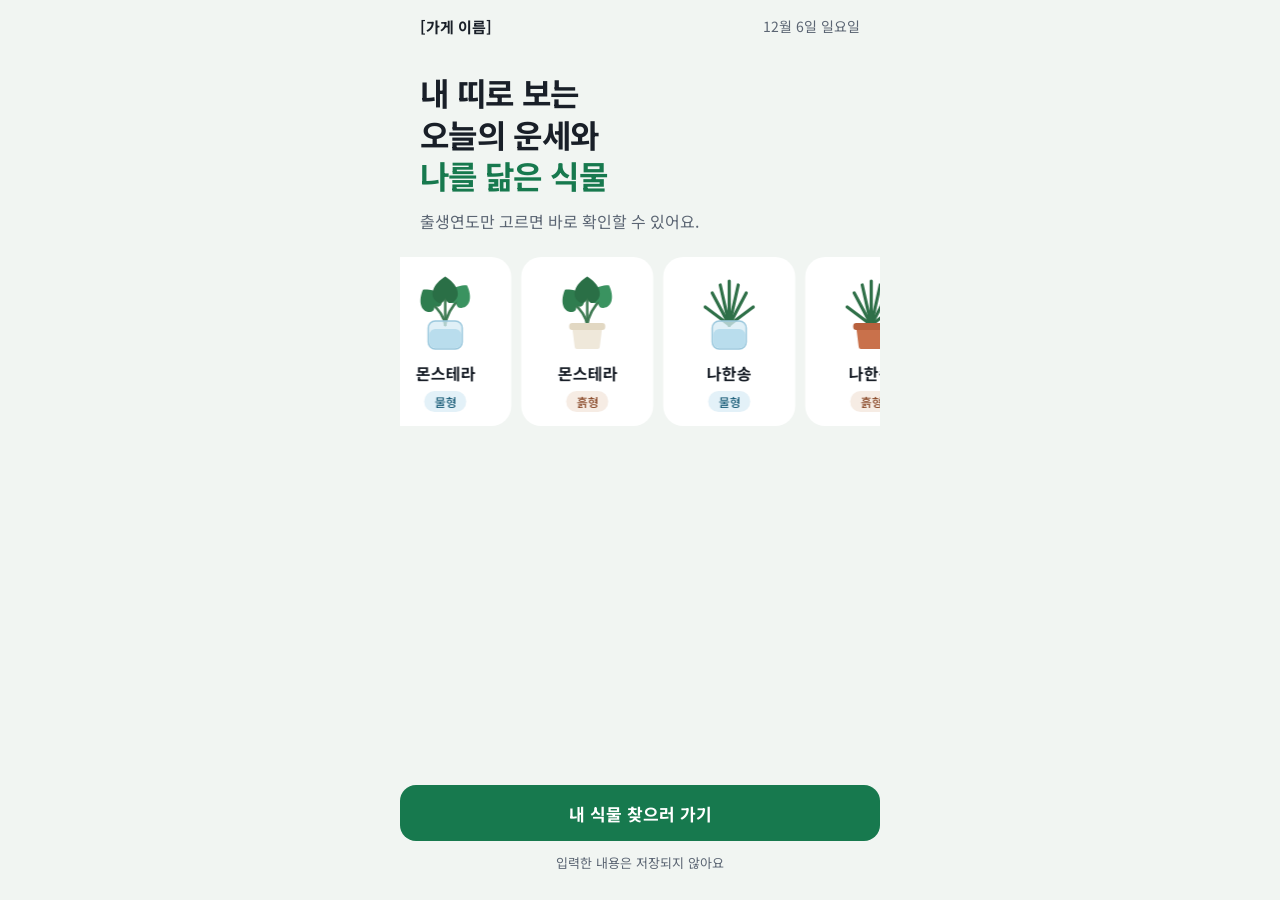
==== index.html @ 6716631d "3단계: 띠·오행·일진 계산과 오늘의 운세, 첫 화면 8유형 가로 흐름 목록 Co-Authored-By: Claude Sonnet 5.5 <noreply@anthropic.com>" ====
<!doctype html>
<html lang="ko">
<head>
<meta charset="utf-8">
<meta name="viewport" content="width=device-width, initial-scale=1, viewport-fit=cover">
<title>나를 닮은 식물</title>

<!-- 카톡 공유 미리보기: 나중에 식물별 이미지 주소로 바꿉니다 -->
<meta property="og:title" content="내 띠로 보는 오늘의 운세와 나를 닮은 식물">
<meta property="og:description" content="출생연도만 고르면 바로 확인할 수 있어요.">

<link rel="stylesheet" href="https://fonts.googleapis.com/css2?family=Noto+Sans+KR:wght@400;500;700&display=swap">
<link rel="stylesheet" href="assets/css/style.css">
</head>

<body>
<!-- 식물 그림은 한 번만 정의해 두고 카드에서 가져다 씁니다 (4종 × 물형/흙형 = 8개) -->
<svg width="0" height="0" style="position:absolute" aria-hidden="true">
  <defs>
    <!-- 식물 윗부분 -->
    <g id="g-monstera">
    <g fill="none" stroke="#3E7A52" stroke-width="2.5" stroke-linecap="round">
      <path d="M42 54 Q40 42 28 32"/><path d="M42 54 Q44 40 56 28"/><path d="M42 54 Q42 38 42 25"/>
    </g>
    <g transform="translate(27 29) rotate(-35) scale(1.05)"><path d="M0 -12 C-10 -6 -14 4 -7 9 C-3 12 0 8 0 5 C0 8 3 12 7 9 C14 4 10 -6 0 -12Z" fill="#2F7D4F"/></g>
    <g transform="translate(57 25) rotate(32) scale(1.05)"><path d="M0 -12 C-10 -6 -14 4 -7 9 C-3 12 0 8 0 5 C0 8 3 12 7 9 C14 4 10 -6 0 -12Z" fill="#3A9360"/></g>
    <g transform="translate(42 20) scale(1.2)"><path d="M0 -12 C-10 -6 -14 4 -7 9 C-3 12 0 8 0 5 C0 8 3 12 7 9 C14 4 10 -6 0 -12Z" fill="#2A6F46"/></g>
    </g>
    <g id="g-hanra">
    <g fill="none" stroke="#2F7048" stroke-width="3.2" stroke-linecap="round">
      <path d="M42 54 L18 36"/><path d="M42 54 L66 36"/><path d="M42 54 L25 22"/><path d="M42 54 L59 22"/>
      <path d="M42 54 L33 14"/><path d="M42 54 L51 14"/><path d="M42 54 L42 10"/>
    </g>
    </g>
    <g id="g-bamboo">
    <rect x="33" y="16" width="5" height="52" rx="2.5" fill="#5FA463"/>
    <rect x="40" y="8" width="5" height="60" rx="2.5" fill="#4E9456"/>
    <rect x="47" y="20" width="5" height="48" rx="2.5" fill="#5FA463"/>
    <g fill="none" stroke="#4E9456" stroke-width="3" stroke-linecap="round">
      <path d="M42 9 Q36 2 28 5"/><path d="M43 9 Q49 2 57 4"/><path d="M50 21 Q57 15 64 17"/>
    </g>
    </g>
    <g id="g-palm">
    <path d="M42 54 C38 36 30 28 16 26 C30 35 36 42 42 54Z" fill="#3E8E57"/>
    <path d="M42 54 C46 36 54 28 68 26 C54 35 48 42 42 54Z" fill="#4C9A5C"/>
    <path d="M42 54 C36 42 28 40 20 42 C30 44 36 48 42 54Z" fill="#2F7D4F"/>
    <path d="M42 54 C48 42 56 40 64 42 C54 44 48 48 42 54Z" fill="#2F7D4F"/>
    <path d="M42 54 C38 34 40 20 42 8 C44 20 46 34 42 54Z" fill="#4C9A5C"/>
    </g>
    <!-- 담는 그릇: 물형은 유리병, 흙형은 화분 -->
    <g id="c-vase">
    <rect x="25" y="50" width="34" height="28" rx="7" fill="#D6EBF5" fill-opacity=".75" stroke="#9CC9DE" stroke-width="1.5"/>
    <rect x="26" y="58" width="32" height="19" rx="6" fill="#A9D6EA" fill-opacity=".7"/>
    </g>
    <g id="c-pot-cream">
    <path d="M27 56 H57 L54.5 76 Q54.3 78 52.3 78 H31.7 Q29.7 78 29.5 76 Z" fill="#EFE8DA"/>
    <rect x="24" y="52" width="36" height="7" rx="3" fill="#E2D8C3"/>
    </g>
    <g id="c-pot-terra">
    <path d="M27 56 H57 L54.5 76 Q54.3 78 52.3 78 H31.7 Q29.7 78 29.5 76 Z" fill="#C9714B"/>
    <rect x="24" y="52" width="36" height="7" rx="3" fill="#B8613D"/>
    </g>
    <g id="c-pot-gray">
    <path d="M27 56 H57 L54.5 76 Q54.3 78 52.3 78 H31.7 Q29.7 78 29.5 76 Z" fill="#9DB3BF"/>
    <rect x="24" y="52" width="36" height="7" rx="3" fill="#8AA2AF"/>
    </g>
  </defs>
  <symbol id="p-monstera-water" viewBox="0 0 84 84"><use href="#g-monstera"/><use href="#c-vase"/></symbol>
  <symbol id="p-monstera-soil" viewBox="0 0 84 84"><use href="#g-monstera"/><use href="#c-pot-cream"/></symbol>
  <symbol id="p-hanra-water" viewBox="0 0 84 84"><use href="#g-hanra"/><use href="#c-vase"/></symbol>
  <symbol id="p-hanra-soil" viewBox="0 0 84 84"><use href="#g-hanra"/><use href="#c-pot-terra"/></symbol>
  <symbol id="p-bamboo-water" viewBox="0 0 84 84"><use href="#g-bamboo"/><use href="#c-vase"/></symbol>
  <symbol id="p-bamboo-soil" viewBox="0 0 84 84"><use href="#g-bamboo"/><use href="#c-pot-cream"/></symbol>
  <symbol id="p-palm-water" viewBox="0 0 84 84"><use href="#g-palm"/><use href="#c-vase"/></symbol>
  <symbol id="p-palm-soil" viewBox="0 0 84 84"><use href="#g-palm"/><use href="#c-pot-gray"/></symbol>
</svg>

<!-- 시작 -->
<div class="view" id="view-start">
  <main class="screen">
    <header class="top">
      <b class="store-name"></b>
      <span id="today"></span>
    </header>

    <h1>내 띠로 보는<br>오늘의 운세와<br><em>나를 닮은 식물</em></h1>
    <p class="sub">출생연도만 고르면 바로 확인할 수 있어요.</p>

    <!-- 카드는 content/plants.json으로 자동 생성됩니다 (오른쪽에서 왼쪽으로 흐르고, 터치로 좌우로 움직일 수 있어요) -->
    <div class="marquee" id="marquee">
      <ul class="track" id="plants"></ul>
    </div>
  </main>
  <div class="bar">
    <div class="bar-inner">
      <button class="cta" id="start" type="button">내 식물 찾으러 가기</button>
      <p class="note">입력한 내용은 저장되지 않아요</p>
    </div>
  </div>
</div>

<!-- 출생연도 -->
<div class="view" id="view-year" hidden>
  <main class="screen">
    <header class="top">
      <button class="back" type="button" data-back></button>
      <b class="store-name"></b>
    </header>
    <h1 id="year-title" tabindex="-1"></h1>
    <p class="sub" id="year-sub"></p>
    <div class="date-row">
      <select class="date-select year" id="year" aria-label="연도"></select>
      <select class="date-select" id="month" aria-label="월"></select>
      <select class="date-select" id="day" aria-label="일"></select>
    </div>
  </main>
  <div class="bar">
    <div class="bar-inner">
      <button class="cta" id="year-next" type="button" disabled></button>
    </div>
  </div>
</div>

<!-- 질문 (내용은 content/questions.json에서 채웁니다) -->
<div class="view" id="view-question" hidden>
  <main class="screen">
    <header class="top">
      <button class="back" type="button" data-back></button>
      <span id="progress"></span>
    </header>
    <h1 id="q-title" tabindex="-1"></h1>
    <div class="choices" id="choices"></div>
  </main>
</div>

<!-- 결과 -->
<div class="view" id="view-result" hidden>
  <main class="screen">
    <header class="top">
      <b class="store-name"></b>
      <button class="text-btn" type="button" id="restart"></button>
    </header>
    <p class="sub" id="r-heading"></p>
    <section class="hero">
      <svg aria-hidden="true"><use id="r-icon" href=""></use></svg>
      <p class="modifier" id="r-modifier"></p>
      <h1 id="r-name" tabindex="-1"></h1>
      <span class="tag" id="r-tag"></span>
    </section>
    <p class="body-text" id="r-intro"></p>
    <p class="body-text soft" id="r-typeline"></p>
    <p class="body-text" id="r-zodiac"></p>
    <section class="fortune">
      <h2 id="f-title"></h2>
      <p class="f-line" id="f-line"></p>
      <dl>
        <div><dt id="f-color-label"></dt><dd id="f-color"></dd></div>
        <div><dt id="f-time-label"></dt><dd id="f-time"></dd></div>
        <div><dt id="f-score-label"></dt><dd id="f-score"></dd></div>
      </dl>
    </section>
    <section class="deal">
      <strong id="deal-title"></strong>
      <p id="deal-body"></p>
    </section>
  </main>
  <div class="bar">
    <div class="bar-inner">
      <button class="cta" id="browse" type="button"></button>
      <p class="note" id="browse-note" hidden></p>
    </div>
  </div>
</div>

<script type="module" src="assets/js/main.js"></script>
</body>
</html>
---- assets/css/style.css ----
/* ── 디자인 토큰: 색과 크기는 여기서만 바꿉니다 ── */
:root {
  --bg: #F1F5F2;
  --card: #FFFFFF;
  --ink: #191F28;
  --ink-soft: #5B6573;
  --accent: #17794E;
  --water-bg: #E3F1F8;  --water-ink: #1D5F7A;
  --soil-bg: #F6ECE4;   --soil-ink: #8A4A2A;
  --radius-card: 20px;
  --radius-btn: 16px;
}
* { box-sizing: border-box; }
body {
  margin: 0;
  background: var(--bg);
  color: var(--ink);
  font-family: "Noto Sans KR", "Apple SD Gothic Neo", "Malgun Gothic", sans-serif;
}

/* 화면 폭: 휴대폰 기준, 큰 화면에서는 가운데 정렬 */
.screen {
  max-width: 480px;
  margin: 0 auto;
  min-height: 100dvh;
  padding: 0 20px calc(120px + env(safe-area-inset-bottom));
}
.top { display: flex; justify-content: space-between; align-items: center; height: 52px; font-size: 14px; color: var(--ink-soft); }
.top b { font-size: 15px; color: var(--ink); }
h1 { margin: 20px 0 12px; font-size: 32px; line-height: 1.3; letter-spacing: -0.02em; }
h1 em { font-style: normal; color: var(--accent); }
.sub { margin: 0; font-size: 16px; line-height: 1.5; color: var(--ink-soft); }

.plant { flex: 0 0 132px; display: flex; flex-direction: column; align-items: center; gap: 6px; padding: 14px 12px; background: var(--card); border-radius: var(--radius-card); }
.plant svg { width: 84px; height: 84px; }
.plant strong { font-size: 16px; }
.tag { padding: 2px 10px; border-radius: 999px; font-size: 12px; font-weight: 500; }
.tag.water { background: var(--water-bg); color: var(--water-ink); }
.tag.soil  { background: var(--soil-bg);  color: var(--soil-ink); }

/* 하단 고정 버튼 */
.bar {
  position: fixed; left: 0; right: 0; bottom: 0;
  padding: 16px 20px calc(28px + env(safe-area-inset-bottom));
  background: var(--bg);
}
.bar-inner { max-width: 480px; margin: 0 auto; display: flex; flex-direction: column; align-items: center; gap: 12px; }
.cta { width: 100%; height: 56px; border: 0; border-radius: var(--radius-btn); background: var(--accent); color: #fff; font-family: inherit; font-size: 17px; font-weight: 700; cursor: pointer; }
.cta:active { transform: scale(.98); }
.cta:focus-visible { outline: 3px solid var(--accent); outline-offset: 3px; }
.note { margin: 0; font-size: 13px; color: var(--ink-soft); }

/* ── 2단계: 화면 전환, 출생연도, 질문, 결과 (위와 같은 토큰만 사용) ── */
[hidden] { display: none !important; }
@media (prefers-reduced-motion: no-preference) {
  .view:not([hidden]) { animation: view-in .2s ease-out; }
  @keyframes view-in { from { opacity: 0; } to { opacity: 1; } }
}
h1:focus { outline: none; }
.back, .text-btn { min-width: 44px; height: 44px; margin-left: -8px; padding: 0 8px; border: 0; background: none; color: var(--ink); font-family: inherit; font-size: 16px; cursor: pointer; }
.text-btn { margin: 0 -8px 0 0; color: var(--ink-soft); }
.back:focus-visible, .text-btn:focus-visible, .choice:focus-visible, .date-select:focus-visible { outline: 3px solid var(--accent); outline-offset: 3px; }
.cta:disabled { background: var(--ink-soft); opacity: .5; cursor: default; }
.cta:disabled:active { transform: none; }


.choices { display: flex; flex-direction: column; gap: 10px; margin-top: 24px; }
.choice { width: 100%; min-height: 72px; padding: 16px 20px; border: 2px solid var(--card); border-radius: var(--radius-btn); background: var(--card); color: var(--ink); font-family: inherit; font-size: 18px; font-weight: 500; line-height: 1.4; text-align: left; cursor: pointer; }
.choice:active { transform: scale(.98); border-color: var(--accent); }

.hero { display: flex; flex-direction: column; align-items: flex-start; gap: 8px; margin-top: 8px; }
.hero svg { width: 120px; height: 120px; padding: 12px; background: var(--card); border-radius: var(--radius-card); }
.hero h1 { margin: 8px 0 0; }
.hero .tag { font-size: 14px; }
.body-text { margin: 20px 0 0; font-size: 17px; line-height: 1.6; }
.body-text.soft { margin-top: 10px; font-size: 16px; color: var(--ink-soft); }
.deal { margin-top: 24px; padding: 20px; background: var(--card); border-radius: var(--radius-card); }
.deal strong { font-size: 18px; }
.deal p { margin: 8px 0 0; font-size: 16px; line-height: 1.5; color: var(--ink-soft); }

/* ── 3단계: 첫 화면 가로 흐름, 출생일 선택, 운세 ── */
/* 화면 좌우 여백(20px)을 뚫고 끝까지 흐르게 한다. 세로 스크롤은 그대로 통과시킨다. */
.marquee { margin: 24px -20px 0; overflow: hidden; touch-action: pan-y; user-select: none; -webkit-user-select: none; cursor: grab; }
.marquee.dragging { cursor: grabbing; }
.track { display: flex; gap: 10px; margin: 0; padding: 0 10px 0 20px; list-style: none; width: max-content; will-change: transform; }

.date-row { display: flex; gap: 8px; margin-top: 24px; }
.date-select { flex: 1 1 0; min-width: 0; height: 56px; padding: 0 12px; border: 2px solid var(--card); border-radius: var(--radius-btn); background: var(--card); color: var(--ink); font-family: inherit; font-size: 18px; font-weight: 500; }
.date-select.year { flex: 1.5 1 0; }

.modifier { margin: 8px 0 0; font-size: 16px; color: var(--ink-soft); }
.modifier + h1 { margin-top: 2px; }
.fortune { margin-top: 24px; padding: 20px; background: var(--card); border-radius: var(--radius-card); }
.fortune h2 { margin: 0; font-size: 18px; }
.f-line { margin: 10px 0 0; font-size: 17px; line-height: 1.6; }
.fortune dl { margin: 16px 0 0; }
.fortune dl div { display: flex; justify-content: space-between; align-items: baseline; padding: 12px 0; border-top: 1px solid var(--bg); font-size: 16px; }
.fortune dt { color: var(--ink-soft); }
.fortune dd { margin: 0; font-weight: 700; }
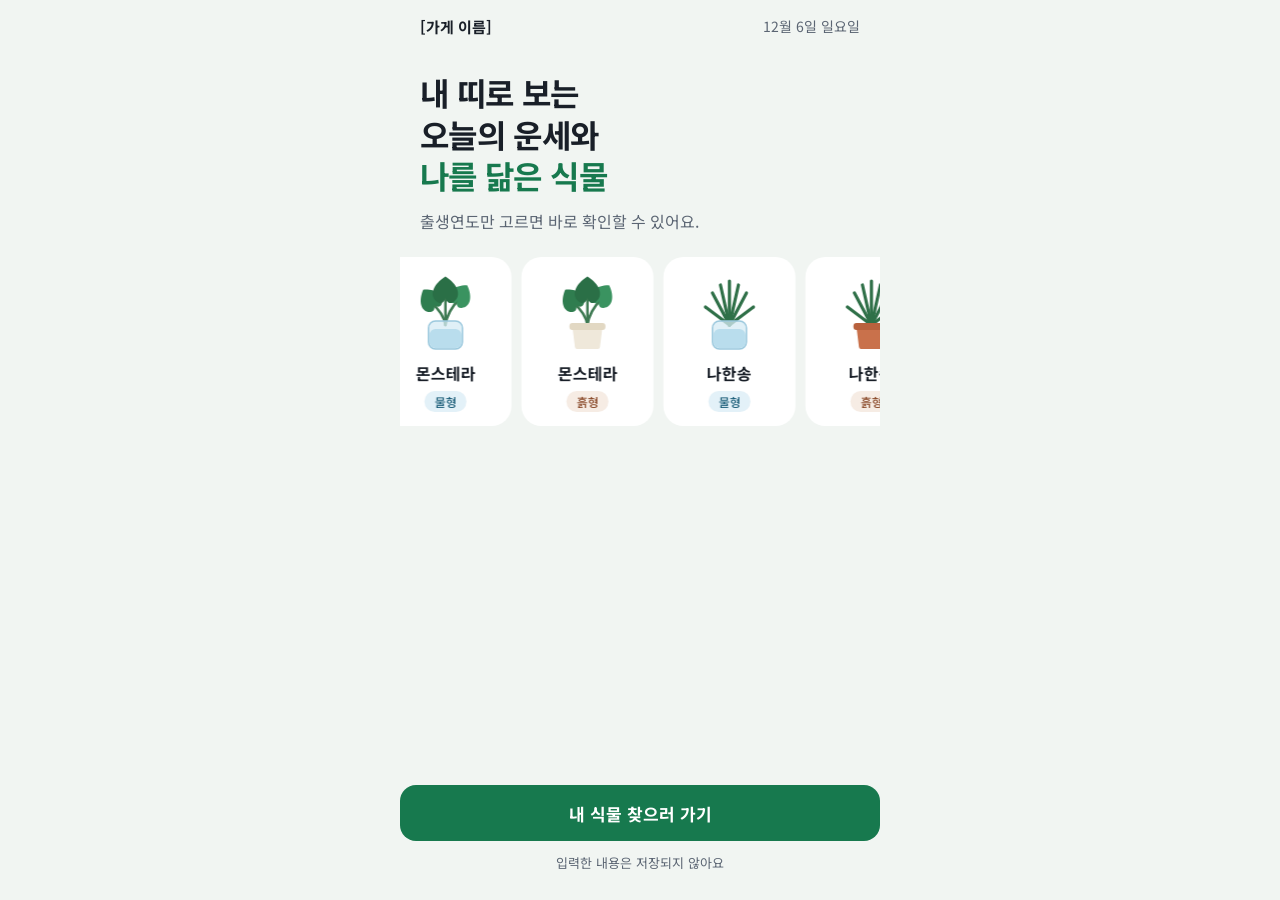
==== commit 6e90e0e2: "4단계: 결과 이미지 카드, 저장·공유, 식물 사진, 식물별 상품 링크 Co-Authored-By: Claude Sonnet 5.5 <noreply@anthropic.com>" ====
--- a/index.html
+++ b/index.html
@@ -15,7 +15,7 @@
 
 <body>
 <!-- 식물 그림은 한 번만 정의해 두고 카드에서 가져다 씁니다 (4종 × 물형/흙형 = 8개) -->
-<svg width="0" height="0" style="position:absolute" aria-hidden="true">
+<svg id="plant-defs" width="0" height="0" style="position:absolute" aria-hidden="true">
   <defs>
     <!-- 식물 윗부분 -->
     <g id="g-monstera">
@@ -142,7 +142,10 @@
     </header>
     <p class="sub" id="r-heading"></p>
     <section class="hero">
-      <svg aria-hidden="true"><use id="r-icon" href=""></use></svg>
+      <div class="pics">
+        <svg aria-hidden="true"><use id="r-icon" href=""></use></svg>
+        <img id="r-photo" alt="" width="480" height="480" loading="lazy">
+      </div>
       <p class="modifier" id="r-modifier"></p>
       <h1 id="r-name" tabindex="-1"></h1>
       <span class="tag" id="r-tag"></span>
@@ -163,11 +166,36 @@
       <strong id="deal-title"></strong>
       <p id="deal-body"></p>
     </section>
+    <button class="sub-btn" id="share-friend" type="button"></button>
+    <button class="text-link" id="save-card" type="button"></button>
   </main>
   <div class="bar">
     <div class="bar-inner">
       <button class="cta" id="browse" type="button"></button>
       <p class="note" id="browse-note" hidden></p>
+    </div>
+  </div>
+</div>
+
+<!-- 결과 이미지 카드 -->
+<div class="view" id="view-card" hidden>
+  <main class="screen">
+    <header class="top">
+      <button class="back" type="button" id="card-back"></button>
+      <b class="store-name"></b>
+    </header>
+    <h1 id="card-title" tabindex="-1"></h1>
+    <p class="sub" id="card-hint"></p>
+    <img class="card-img" id="card-img" alt="">
+    <label class="name-field">
+      <span id="name-label"></span>
+      <input id="name-input" type="text" maxlength="10" autocomplete="off">
+    </label>
+  </main>
+  <div class="bar">
+    <div class="bar-inner">
+      <button class="cta" id="card-share" type="button"></button>
+      <p class="note" id="card-note" hidden></p>
     </div>
   </div>
 </div>
--- a/assets/css/style.css
+++ b/assets/css/style.css
@@ -69,7 +69,6 @@
 .choice:active { transform: scale(.98); border-color: var(--accent); }
 
 .hero { display: flex; flex-direction: column; align-items: flex-start; gap: 8px; margin-top: 8px; }
-.hero svg { width: 120px; height: 120px; padding: 12px; background: var(--card); border-radius: var(--radius-card); }
 .hero h1 { margin: 8px 0 0; }
 .hero .tag { font-size: 14px; }
 .body-text { margin: 20px 0 0; font-size: 17px; line-height: 1.6; }
@@ -97,3 +96,18 @@
 .fortune dl div { display: flex; justify-content: space-between; align-items: baseline; padding: 12px 0; border-top: 1px solid var(--bg); font-size: 16px; }
 .fortune dt { color: var(--ink-soft); }
 .fortune dd { margin: 0; font-weight: 700; }
+
+/* ── 4단계: 결과의 그림+사진, 보조 버튼, 이미지 카드 화면 ── */
+.pics { display: grid; grid-template-columns: repeat(2, minmax(0, 1fr)); gap: 10px; width: 100%; }
+.pics svg, .pics img { display: block; width: 100%; height: auto; aspect-ratio: 1; border-radius: var(--radius-card); }
+.pics svg { padding: 16px; background: var(--card); }
+.pics img { object-fit: cover; background: var(--card); }
+
+.sub-btn { display: block; width: 100%; height: 56px; margin-top: 12px; border: 0; border-radius: var(--radius-btn); background: var(--card); color: var(--ink); font-family: inherit; font-size: 17px; font-weight: 700; cursor: pointer; }
+.sub-btn:active { transform: scale(.98); }
+.text-link { display: block; width: 100%; min-height: 48px; margin-top: 4px; border: 0; background: none; color: var(--ink-soft); font-family: inherit; font-size: 16px; text-decoration: underline; cursor: pointer; }
+.sub-btn:focus-visible, .text-link:focus-visible, .name-field input:focus-visible { outline: 3px solid var(--accent); outline-offset: 3px; }
+
+.card-img { display: block; width: 100%; max-width: 320px; aspect-ratio: 4 / 5; margin-top: 20px; border-radius: var(--radius-card); background: var(--card); -webkit-touch-callout: default; }
+.name-field { display: block; margin-top: 20px; font-size: 16px; color: var(--ink-soft); }
+.name-field input { display: block; width: 100%; height: 56px; margin-top: 8px; padding: 0 16px; border: 2px solid var(--card); border-radius: var(--radius-btn); background: var(--card); color: var(--ink); font-family: inherit; font-size: 18px; }
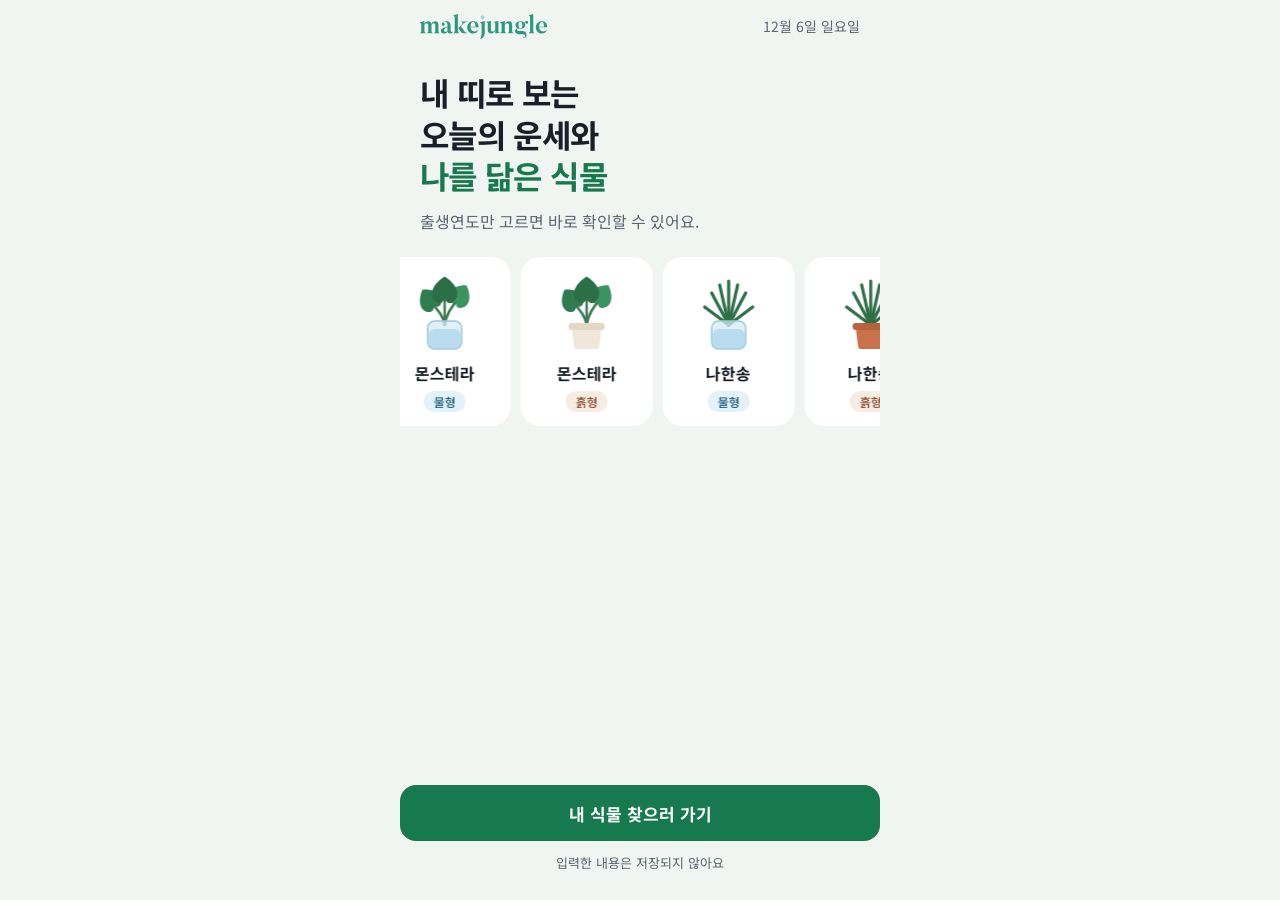
==== commit 7cb3dbc4: "화면 상단과 결과 이미지 카드에 로고 추가 Co-Authored-By: Claude Sonnet 5.5 <noreply@anthropic.com>" ====
--- a/index.html
+++ b/index.html
@@ -79,7 +79,7 @@
 <div class="view" id="view-start">
   <main class="screen">
     <header class="top">
-      <b class="store-name"></b>
+      <span class="logo"><img class="logo-light" src="assets/img/logo-green.svg" alt="" width="128" height="25"><img class="logo-dark" src="assets/img/logo-white.svg" alt="" width="128" height="25"></span>
       <span id="today"></span>
     </header>
 
@@ -104,7 +104,7 @@
   <main class="screen">
     <header class="top">
       <button class="back" type="button" data-back></button>
-      <b class="store-name"></b>
+      <span class="logo"><img class="logo-light" src="assets/img/logo-green.svg" alt="" width="128" height="25"><img class="logo-dark" src="assets/img/logo-white.svg" alt="" width="128" height="25"></span>
     </header>
     <h1 id="year-title" tabindex="-1"></h1>
     <p class="sub" id="year-sub"></p>
@@ -137,7 +137,7 @@
 <div class="view" id="view-result" hidden>
   <main class="screen">
     <header class="top">
-      <b class="store-name"></b>
+      <span class="logo"><img class="logo-light" src="assets/img/logo-green.svg" alt="" width="128" height="25"><img class="logo-dark" src="assets/img/logo-white.svg" alt="" width="128" height="25"></span>
       <button class="text-btn" type="button" id="restart"></button>
     </header>
     <p class="sub" id="r-heading"></p>
@@ -182,7 +182,7 @@
   <main class="screen">
     <header class="top">
       <button class="back" type="button" id="card-back"></button>
-      <b class="store-name"></b>
+      <span class="logo"><img class="logo-light" src="assets/img/logo-green.svg" alt="" width="128" height="25"><img class="logo-dark" src="assets/img/logo-white.svg" alt="" width="128" height="25"></span>
     </header>
     <h1 id="card-title" tabindex="-1"></h1>
     <p class="sub" id="card-hint"></p>
--- a/assets/css/style.css
+++ b/assets/css/style.css
@@ -111,3 +111,9 @@
 .card-img { display: block; width: 100%; max-width: 320px; aspect-ratio: 4 / 5; margin-top: 20px; border-radius: var(--radius-card); background: var(--card); -webkit-touch-callout: default; }
 .name-field { display: block; margin-top: 20px; font-size: 16px; color: var(--ink-soft); }
 .name-field input { display: block; width: 100%; height: 56px; margin-top: 8px; padding: 0 16px; border: 2px solid var(--card); border-radius: var(--radius-btn); background: var(--card); color: var(--ink); font-family: inherit; font-size: 18px; }
+
+/* ── 로고: 기본은 그린. 어두운 테마가 생기면 <html data-theme="dark">로 흰색 로고가 나온다 ── */
+.logo img { display: block; width: auto; height: 25px; }
+.logo-dark { display: none !important; }
+:root[data-theme="dark"] .logo-light { display: none !important; }
+:root[data-theme="dark"] .logo-dark { display: block !important; }
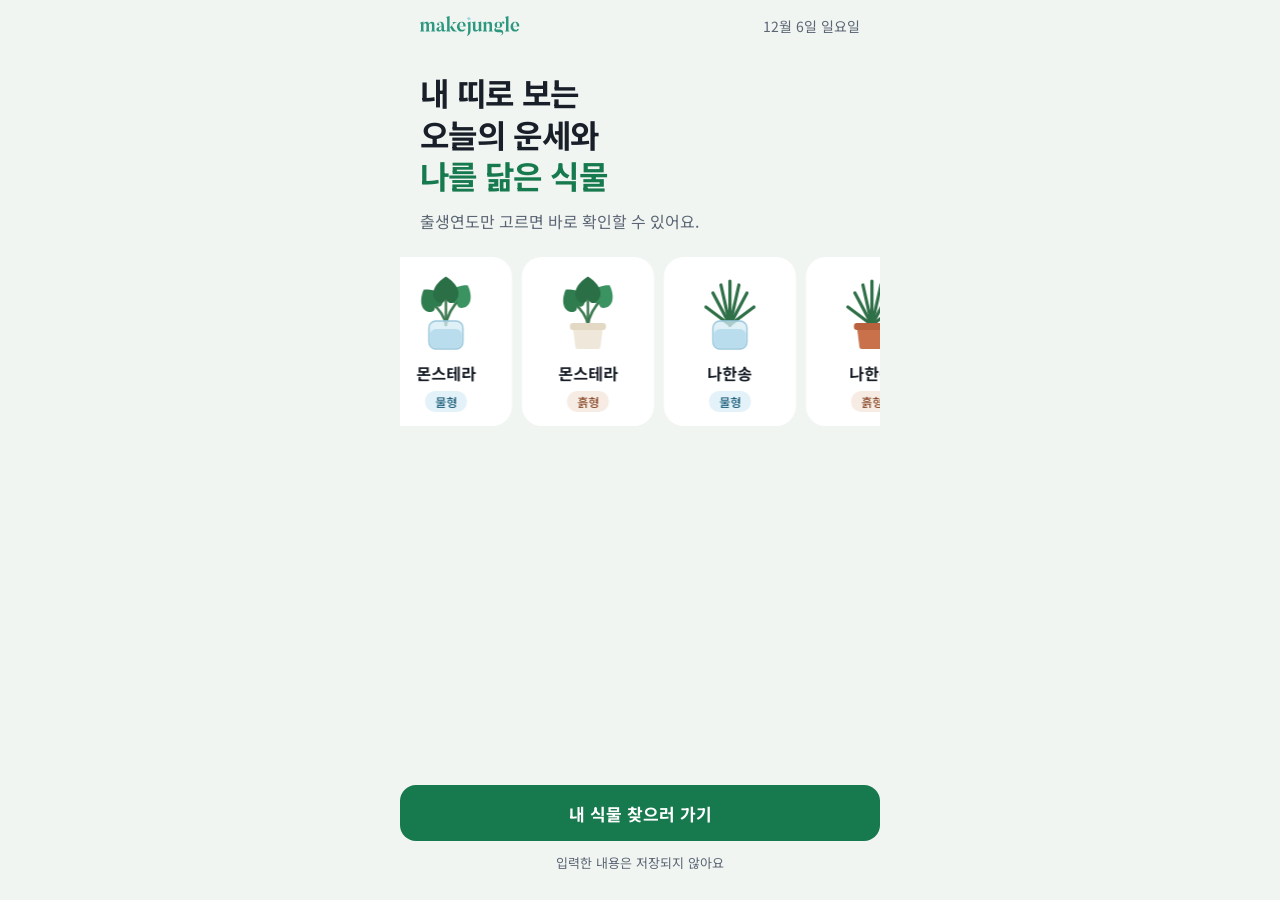
==== commit 421c25b1: "로고를 그린 하나로 정리하고 너비 100px로 줄임 Co-Authored-By: Claude Sonnet 5.5 <noreply@anthropic.com>" ====
--- a/index.html
+++ b/index.html
@@ -79,7 +79,7 @@
 <div class="view" id="view-start">
   <main class="screen">
     <header class="top">
-      <span class="logo"><img class="logo-light" src="assets/img/logo-green.svg" alt="" width="128" height="25"><img class="logo-dark" src="assets/img/logo-white.svg" alt="" width="128" height="25"></span>
+      <span class="logo"><img src="assets/img/logo-green.svg" alt="" width="100" height="20"></span>
       <span id="today"></span>
     </header>
 
@@ -104,7 +104,7 @@
   <main class="screen">
     <header class="top">
       <button class="back" type="button" data-back></button>
-      <span class="logo"><img class="logo-light" src="assets/img/logo-green.svg" alt="" width="128" height="25"><img class="logo-dark" src="assets/img/logo-white.svg" alt="" width="128" height="25"></span>
+      <span class="logo"><img src="assets/img/logo-green.svg" alt="" width="100" height="20"></span>
     </header>
     <h1 id="year-title" tabindex="-1"></h1>
     <p class="sub" id="year-sub"></p>
@@ -137,7 +137,7 @@
 <div class="view" id="view-result" hidden>
   <main class="screen">
     <header class="top">
-      <span class="logo"><img class="logo-light" src="assets/img/logo-green.svg" alt="" width="128" height="25"><img class="logo-dark" src="assets/img/logo-white.svg" alt="" width="128" height="25"></span>
+      <span class="logo"><img src="assets/img/logo-green.svg" alt="" width="100" height="20"></span>
       <button class="text-btn" type="button" id="restart"></button>
     </header>
     <p class="sub" id="r-heading"></p>
@@ -182,7 +182,7 @@
   <main class="screen">
     <header class="top">
       <button class="back" type="button" id="card-back"></button>
-      <span class="logo"><img class="logo-light" src="assets/img/logo-green.svg" alt="" width="128" height="25"><img class="logo-dark" src="assets/img/logo-white.svg" alt="" width="128" height="25"></span>
+      <span class="logo"><img src="assets/img/logo-green.svg" alt="" width="100" height="20"></span>
     </header>
     <h1 id="card-title" tabindex="-1"></h1>
     <p class="sub" id="card-hint"></p>
--- a/assets/css/style.css
+++ b/assets/css/style.css
@@ -112,8 +112,5 @@
 .name-field { display: block; margin-top: 20px; font-size: 16px; color: var(--ink-soft); }
 .name-field input { display: block; width: 100%; height: 56px; margin-top: 8px; padding: 0 16px; border: 2px solid var(--card); border-radius: var(--radius-btn); background: var(--card); color: var(--ink); font-family: inherit; font-size: 18px; }
 
-/* ── 로고: 기본은 그린. 어두운 테마가 생기면 <html data-theme="dark">로 흰색 로고가 나온다 ── */
-.logo img { display: block; width: auto; height: 25px; }
-.logo-dark { display: none !important; }
-:root[data-theme="dark"] .logo-light { display: none !important; }
-:root[data-theme="dark"] .logo-dark { display: block !important; }
+/* ── 로고: 그린 하나만 쓴다(너비 100px) ── */
+.logo img { display: block; width: 100px; height: auto; }
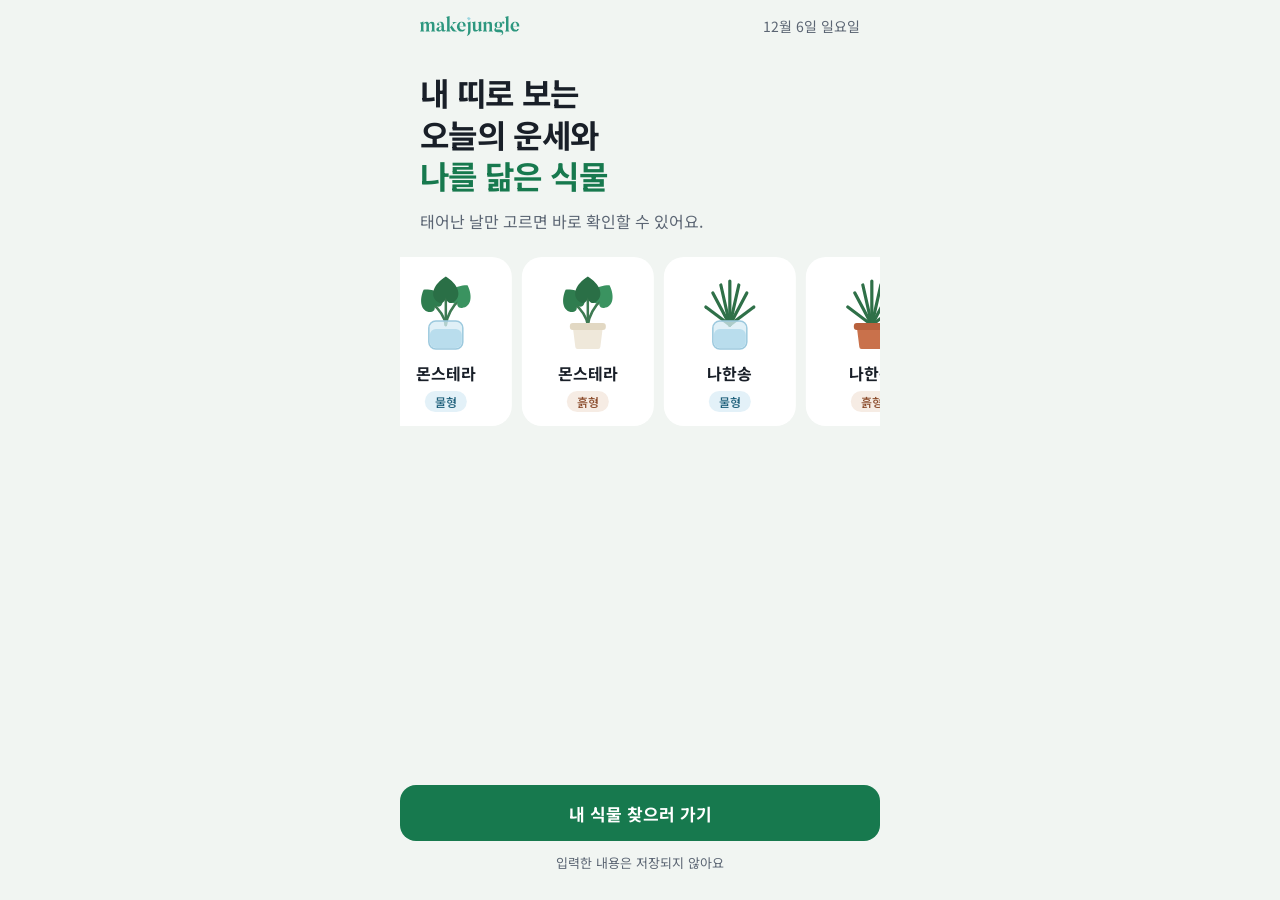
==== commit 7bdd0097: "더미 문구를 실제 문구로 교체하고 식물 이름 뒤 조사(과/와) 처리 Co-Authored-By: Claude Sonnet 5.5 <noreply@anthropic.com>" ====
--- a/index.html
+++ b/index.html
@@ -7,7 +7,7 @@
 
 <!-- 카톡 공유 미리보기: 나중에 식물별 이미지 주소로 바꿉니다 -->
 <meta property="og:title" content="내 띠로 보는 오늘의 운세와 나를 닮은 식물">
-<meta property="og:description" content="출생연도만 고르면 바로 확인할 수 있어요.">
+<meta property="og:description" content="태어난 날만 고르면 바로 확인할 수 있어요.">
 
 <link rel="stylesheet" href="https://fonts.googleapis.com/css2?family=Noto+Sans+KR:wght@400;500;700&display=swap">
 <link rel="stylesheet" href="assets/css/style.css">
@@ -84,7 +84,7 @@
     </header>
 
     <h1>내 띠로 보는<br>오늘의 운세와<br><em>나를 닮은 식물</em></h1>
-    <p class="sub">출생연도만 고르면 바로 확인할 수 있어요.</p>
+    <p class="sub">태어난 날만 고르면 바로 확인할 수 있어요.</p>
 
     <!-- 카드는 content/plants.json으로 자동 생성됩니다 (오른쪽에서 왼쪽으로 흐르고, 터치로 좌우로 움직일 수 있어요) -->
     <div class="marquee" id="marquee">
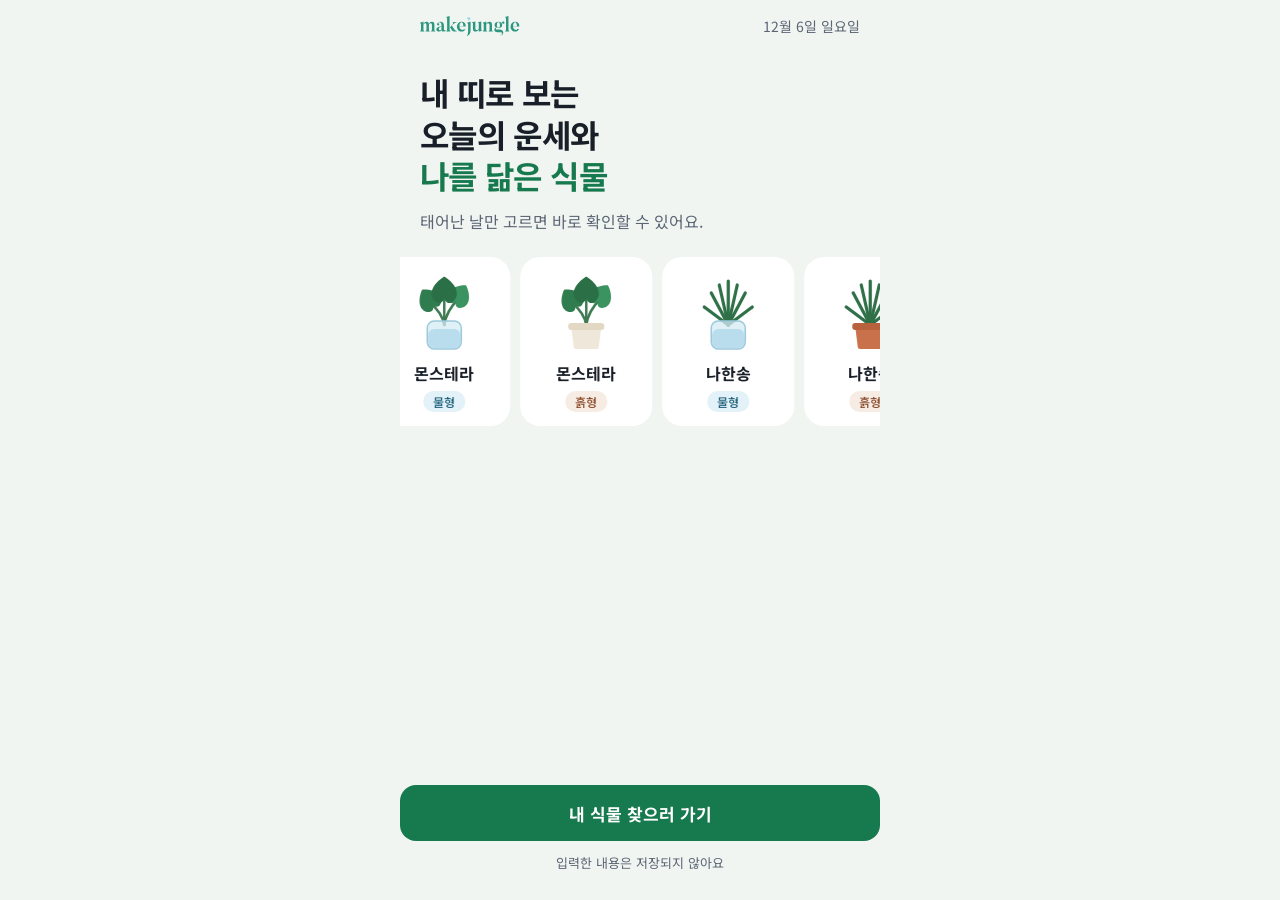
==== commit 364a31b6: "출생일을 고르면 간지와 띠를 한 줄로 보여 주기 Co-Authored-By: Claude Sonnet 5.5 <noreply@anthropic.com>" ====
--- a/index.html
+++ b/index.html
@@ -113,6 +113,7 @@
       <select class="date-select" id="month" aria-label="월"></select>
       <select class="date-select" id="day" aria-label="일"></select>
     </div>
+    <p class="birth-line" id="birth-line" aria-live="polite" hidden></p>
   </main>
   <div class="bar">
     <div class="bar-inner">
--- a/assets/css/style.css
+++ b/assets/css/style.css
@@ -16,6 +16,8 @@
   background: var(--bg);
   color: var(--ink);
   font-family: "Noto Sans KR", "Apple SD Gothic Neo", "Malgun Gothic", sans-serif;
+  word-break: keep-all;
+  overflow-wrap: break-word;
 }
 
 /* 화면 폭: 휴대폰 기준, 큰 화면에서는 가운데 정렬 */
@@ -114,3 +116,9 @@
 
 /* ── 로고: 그린 하나만 쓴다(너비 100px) ── */
 .logo img { display: block; width: 100px; height: auto; }
+
+/* ── 읽기 편하게: 단어 중간에서 끊지 않고, 줄 길이를 고르게 나눈다 ── */
+h1, h2, .sub, .body-text, .f-line, .deal p, .modifier { text-wrap: balance; }
+.body-text, .f-line, .deal p { text-wrap: pretty; }
+
+.birth-line { margin: 20px 0 0; font-size: 20px; font-weight: 700; line-height: 1.4; }
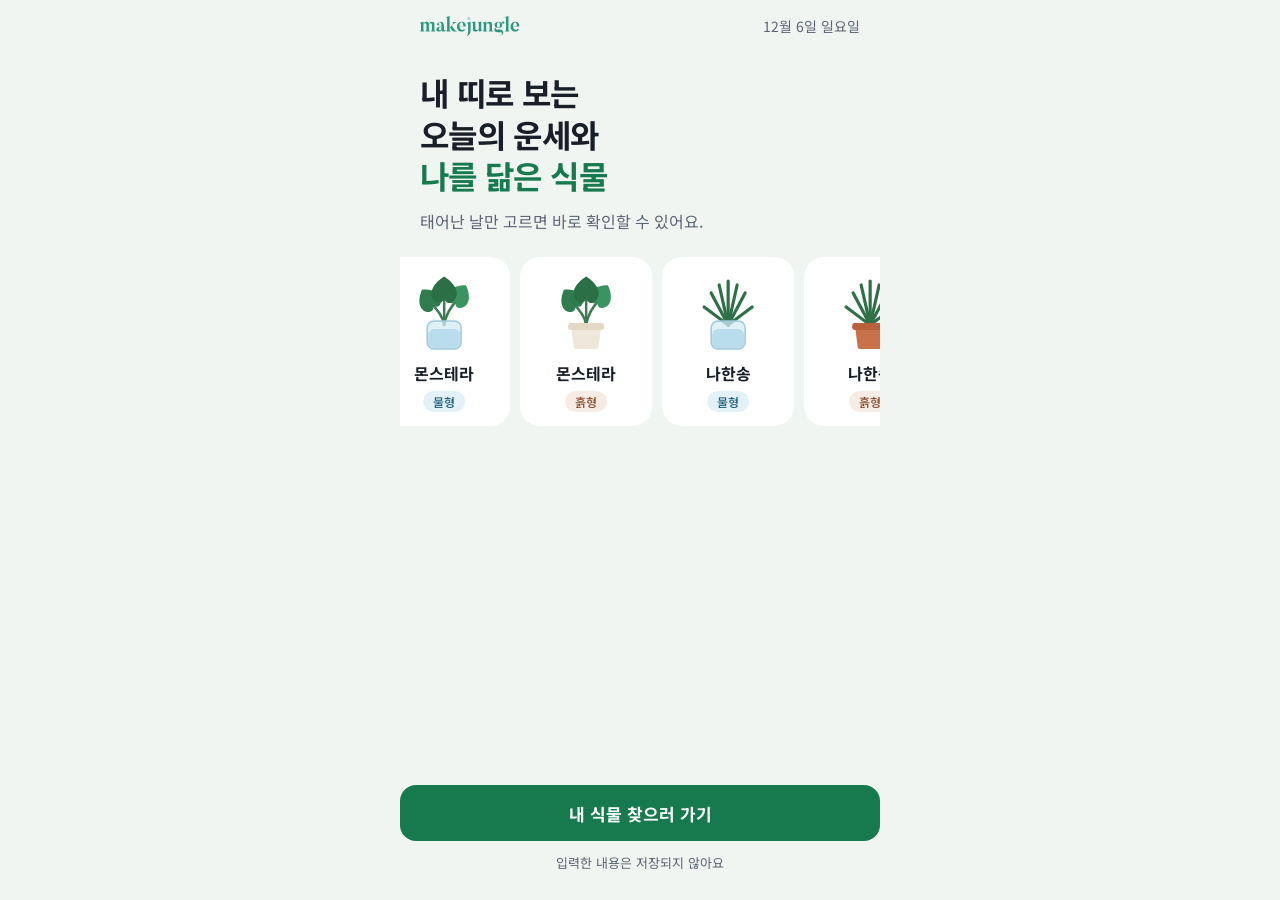
==== commit 7bd88db7: "결과 이미지 화면에 식물 둘러보기 버튼 추가 Co-Authored-By: Claude Sonnet 5.5 <noreply@anthropic.com>" ====
--- a/index.html
+++ b/index.html
@@ -192,6 +192,7 @@
       <span id="name-label"></span>
       <input id="name-input" type="text" maxlength="10" autocomplete="off">
     </label>
+    <button class="sub-btn" id="card-browse" type="button"></button>
   </main>
   <div class="bar">
     <div class="bar-inner">
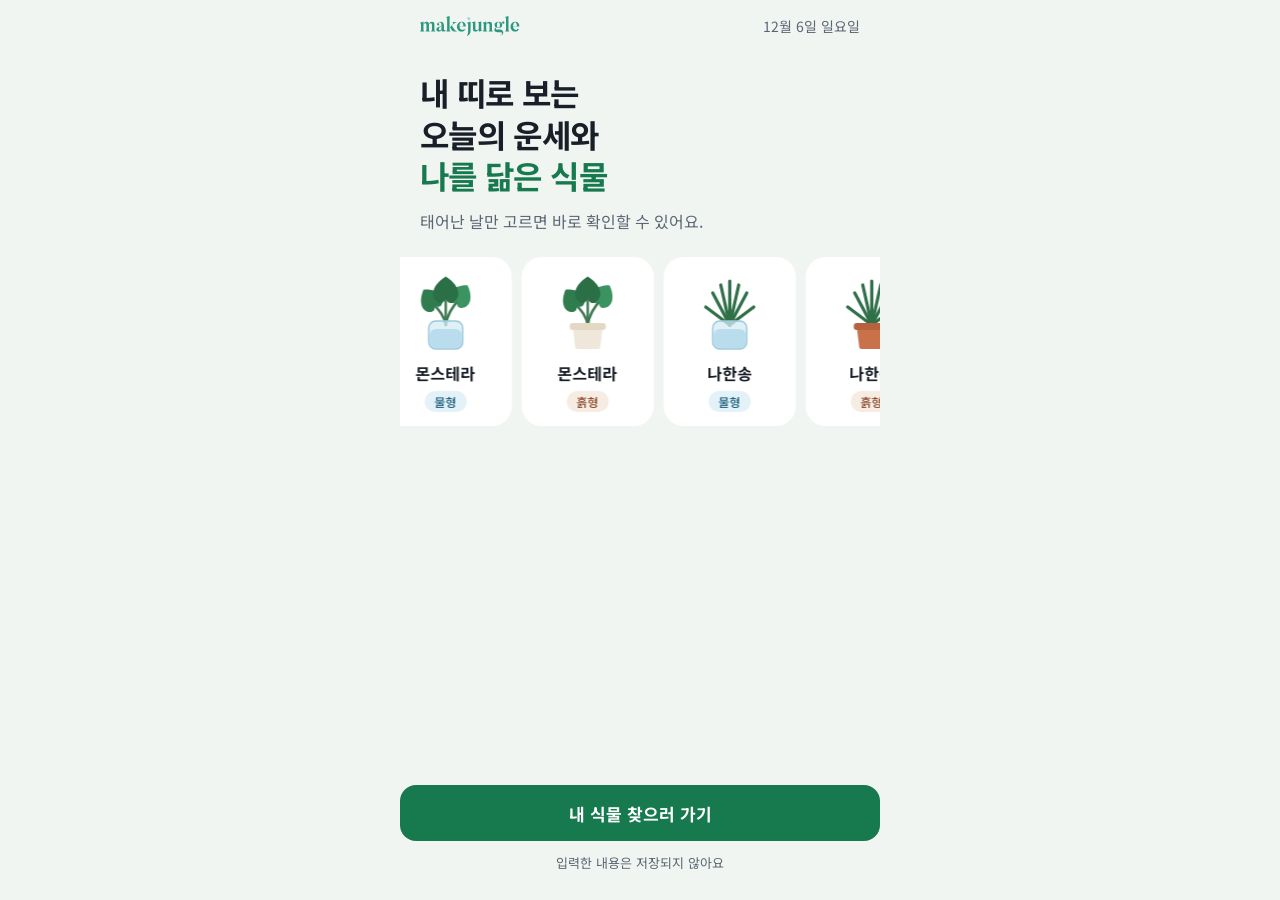
==== commit 334fc2c7: "결과 이미지 화면의 버튼 위계 변경, 출생일 화면에 12간지 동물 이모지 추가 Co-Authored-By: Claude Sonnet 5.5 <noreply@anthropic.com" ====
--- a/index.html
+++ b/index.html
@@ -192,11 +192,11 @@
       <span id="name-label"></span>
       <input id="name-input" type="text" maxlength="10" autocomplete="off">
     </label>
-    <button class="sub-btn" id="card-browse" type="button"></button>
-  </main>
-  <div class="bar">
-    <div class="bar-inner">
-      <button class="cta" id="card-share" type="button"></button>
+    <button class="sub-btn" id="card-share" type="button"></button>
+  </main>
+  <div class="bar">
+    <div class="bar-inner">
+      <button class="cta" id="card-browse" type="button"></button>
       <p class="note" id="card-note" hidden></p>
     </div>
   </div>
--- a/assets/css/style.css
+++ b/assets/css/style.css
@@ -122,3 +122,4 @@
 .body-text, .f-line, .deal p { text-wrap: pretty; }
 
 .birth-line { margin: 20px 0 0; font-size: 20px; font-weight: 700; line-height: 1.4; }
+.zodiac-icon { margin-left: 4px; font-size: 26px; vertical-align: -2px; }
